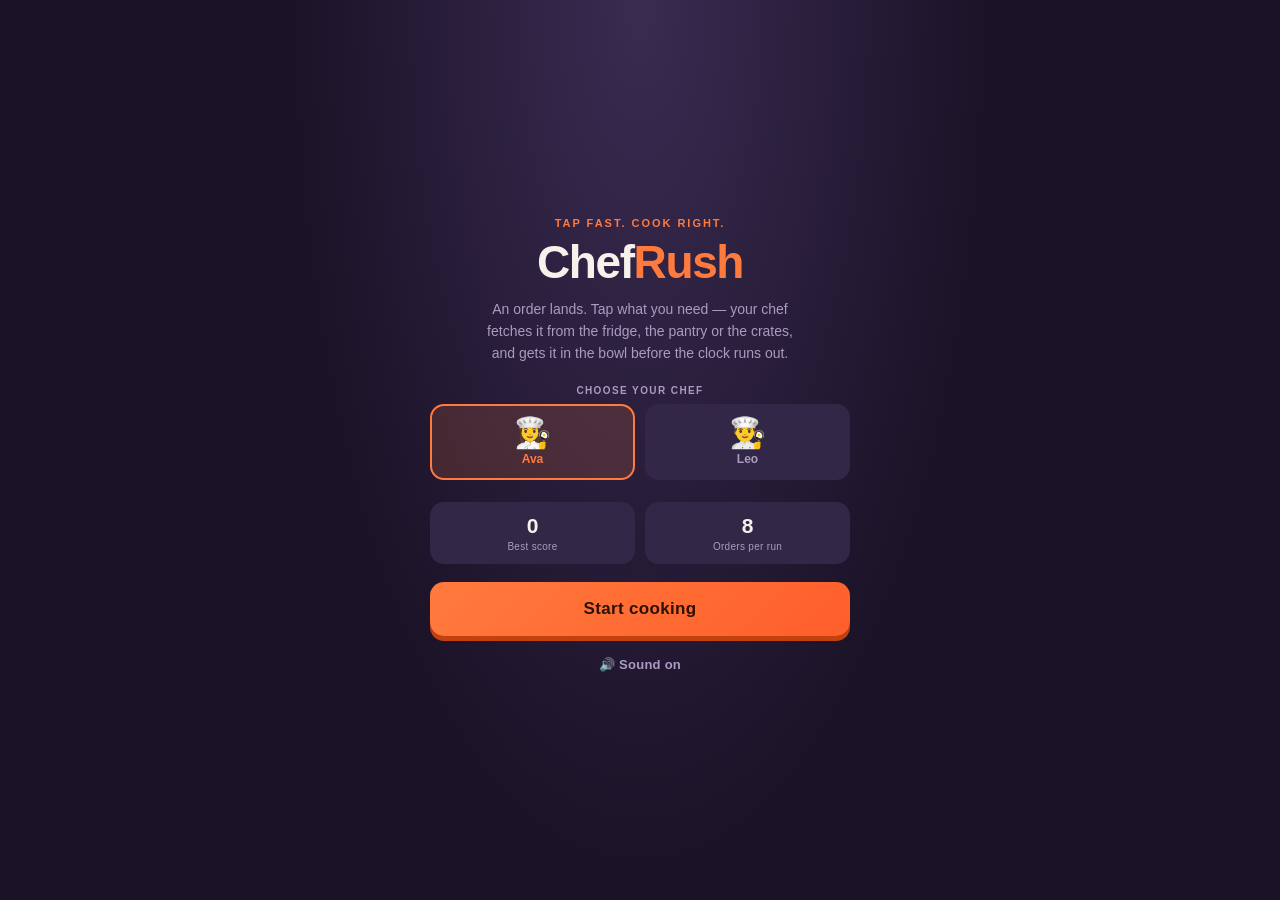
==== index.html @ 83b4101b "deploy: 9915cd4bfd9cc07984ee559137320aeed39163df" ====
<!DOCTYPE html>
<html lang="en">
<head>
<meta charset="utf-8">
<meta name="viewport" content="width=device-width, initial-scale=1, viewport-fit=cover, user-scalable=no, maximum-scale=1">
<meta name="theme-color" content="#241b33">
<meta name="mobile-web-app-capable" content="yes">
<meta name="apple-mobile-web-app-status-bar-style" content="black-translucent">
<title>Chef Rush</title>
<link rel="stylesheet" href="css/style.css">
</head>
<body>

<div id="app">

  <header id="hud" hidden>
    <span class="pill" id="hud-round">Round 1/8</span>

    <div class="hud-score">
      <span class="hud-label">SCORE</span>
      <span id="hud-score">0</span>
    </div>

    <div class="hud-timer">
      <svg id="timer-ring" viewBox="0 0 44 44" aria-hidden="true">
        <circle class="ring-bg" cx="22" cy="22" r="18"></circle>
        <circle class="ring-fg" cx="22" cy="22" r="18"></circle>
      </svg>
      <span id="timer-text">24</span>
    </div>
  </header>

  <main id="stage">
    <canvas id="scene"></canvas>

    <section id="recipe" hidden>
      <div class="recipe-head">
        <span id="recipe-icon">🍕</span>
        <div class="recipe-titles">
          <h2 id="recipe-name">Margherita Pizza</h2>
          <p id="recipe-progress">0 of 4 in the bowl</p>
        </div>
      </div>
      <ul id="recipe-list"></ul>
    </section>

    <div id="cook-status" hidden>
      <div class="cook-bar"><span id="cook-fill"></span></div>
      <p id="cook-label">Cooking…</p>
    </div>

    <div id="toast"></div>
  </main>

  <footer id="tray" hidden>
    <div id="stations" class="station-bar"></div>
    <button id="action-btn" class="btn btn-primary" disabled>Mix &amp; Cook</button>
  </footer>

  <!-- ------------------------------------------------------- overlays --->

  <section id="screen-menu" class="screen is-active">
    <div class="screen-inner">
      <p class="eyebrow">Tap fast. Cook right.</p>
      <h1 class="logo">Chef<span>Rush</span></h1>
      <p class="tagline">
        An order lands. Tap what you need — your chef fetches it from the fridge,
        the pantry or the crates, and gets it in the bowl before the clock runs out.
      </p>

      <p class="field-label">Choose your chef</p>
      <div id="char-select" class="char-select">
        <button type="button" class="char-card is-selected" data-char="female">
          <span class="char-emoji">👩‍🍳</span>
          <span class="char-name">Ava</span>
        </button>
        <button type="button" class="char-card" data-char="male">
          <span class="char-emoji">👨‍🍳</span>
          <span class="char-name">Leo</span>
        </button>
      </div>

      <div class="menu-stats">
        <div><b id="menu-high">0</b><span>Best score</span></div>
        <div><b>8</b><span>Orders per run</span></div>
      </div>

      <button id="btn-start" class="btn btn-primary btn-lg">Start cooking</button>
      <button id="btn-mute" class="btn btn-ghost">🔊 Sound on</button>
    </div>
  </section>

  <section id="screen-result" class="screen" hidden>
    <div class="screen-inner result-inner">
      <div id="result-stars" class="stars"></div>
      <h2 id="result-title" class="result-title">Perfect dish!</h2>

      <div class="result-dish">
        <span id="result-dish-icon">🍕</span>
        <span id="result-dish-name">Margherita Pizza</span>
      </div>

      <div id="result-breakdown" class="result-breakdown"></div>

      <ul id="result-math" class="result-math"></ul>

      <div class="result-totals">
        <div><span>This order</span><b id="result-round-score">+0</b></div>
        <div><span>Total</span><b id="result-total-score">0</b></div>
      </div>

      <button id="result-next" class="btn btn-primary btn-lg">Next order</button>
    </div>
  </section>

  <section id="screen-gameover" class="screen" hidden>
    <div class="screen-inner">
      <p class="eyebrow">Service complete</p>
      <h2 id="go-rank" class="logo small">Head Chef</h2>
      <p id="go-record" class="record-badge" hidden>★ New personal best ★</p>

      <div class="go-stats">
        <div><b id="go-score">0</b><span>Final score</span></div>
        <div><b id="go-stars">0 / 24</b><span>Stars earned</span></div>
        <div><b id="go-high">0</b><span>Best ever</span></div>
      </div>

      <button id="btn-again" class="btn btn-primary btn-lg">Cook again</button>
      <button id="btn-menu" class="btn btn-ghost">Back to menu</button>
    </div>
  </section>

</div>

<noscript>
  <p style="color:#fff;padding:2rem;font-family:sans-serif">
    Chef Rush needs JavaScript enabled.
  </p>
</noscript>

<script>
  // The game uses ES modules, and browsers refuse to load those over file://
  // (CORS blocks it). The CSS still loads, so without this guard the menu
  // renders perfectly and every button is silently dead. Inline non-module
  // scripts DO run over file://, which is why the check lives here.
  if (location.protocol === 'file:') {
    document.addEventListener('DOMContentLoaded', function () {
      var app = document.getElementById('app');
      app.innerHTML = '';
      var box = document.createElement('div');
      box.className = 'fatal';
      box.innerHTML =
        '<h2>Serve this over HTTP</h2>' +
        '<p>Chef Rush uses JavaScript modules, which browsers block when a page ' +
        'is opened straight from the filesystem. Nothing will respond until it is ' +
        'served.</p>' +
        '<p>Run this from the project folder:</p>' +
        '<code>py -m http.server 8080 --directory www</code>' +
        '<p>then open <b>http://localhost:8080</b></p>';
      app.appendChild(box);
    });
  }
</script>

<script type="module" src="js/main.js"></script>
</body>
</html>
---- css/style.css ----
/* ============================================================ tokens === */
:root {
  --bg: #241b33;
  --bg-deep: #1a1226;
  --panel: #322746;
  --panel-2: #3d3054;
  --panel-3: #4a3b66;
  --ink: #f6f1ea;
  --muted: #a99cc0;
  --accent: #ff7a3d;
  --accent-dim: #c2410c;
  --good: #4ade80;
  --bad: #f87171;
  --warn: #fbbf24;
  --gold: #ffc93c;

  --r-sm: 8px;
  --r-md: 14px;
  --r-lg: 22px;

  --safe-t: env(safe-area-inset-top, 0px);
  --safe-b: env(safe-area-inset-bottom, 0px);
  --safe-l: env(safe-area-inset-left, 0px);
  --safe-r: env(safe-area-inset-right, 0px);

  --font: "Segoe UI", -apple-system, BlinkMacSystemFont, Roboto, "Helvetica Neue", sans-serif;
}

* { box-sizing: border-box; margin: 0; padding: 0; }

/* The UA rule for [hidden] is `display: none`, but any author `display` beats
   it — so `.screen { display: grid }` would leave hidden overlays on screen.
   Everything here toggles visibility via the hidden attribute, so enforce it. */
[hidden] { display: none !important; }

html, body {
  height: 100%;
  overflow: hidden;
  overscroll-behavior: none;
  background: var(--bg-deep);
  color: var(--ink);
  font-family: var(--font);
  -webkit-tap-highlight-color: transparent;
  -webkit-font-smoothing: antialiased;
}

body { user-select: none; -webkit-user-select: none; }

#app {
  position: relative;
  display: flex;
  flex-direction: column;
  height: 100dvh;
  max-width: 720px;
  margin: 0 auto;
  overflow: hidden;
}

/* =============================================================== HUD === */
#hud {
  display: flex;
  align-items: center;
  justify-content: space-between;
  gap: 10px;
  padding: calc(var(--safe-t) + 10px) calc(var(--safe-r) + 14px) 10px calc(var(--safe-l) + 14px);
  background: linear-gradient(to bottom, var(--bg-deep), rgba(26, 18, 38, 0));
  z-index: 5;
}

.pill {
  background: var(--panel-2);
  border-radius: 999px;
  padding: 6px 13px;
  font-size: 12px;
  font-weight: 700;
  letter-spacing: 0.03em;
  color: var(--ink);
  white-space: nowrap;
}

.hud-score { display: flex; flex-direction: column; align-items: center; line-height: 1.05; }
.hud-label { font-size: 9px; letter-spacing: 0.14em; color: var(--muted); font-weight: 700; }
#hud-score { font-size: 24px; font-weight: 800; font-variant-numeric: tabular-nums; }

.hud-timer { position: relative; width: 46px; height: 46px; flex: none; }
#timer-ring { width: 46px; height: 46px; transform: rotate(-90deg); }
#timer-ring circle { fill: none; stroke-width: 5; stroke-linecap: round; }
.ring-bg { stroke: var(--panel-2); }
.ring-fg {
  stroke: var(--good);
  transition: stroke 0.3s ease;
}
#timer-ring.is-warning .ring-fg { stroke: var(--warn); }
#timer-ring.is-danger .ring-fg { stroke: var(--bad); }

#timer-text {
  position: absolute;
  inset: 0;
  display: grid;
  place-items: center;
  font-size: 15px;
  font-weight: 800;
  font-variant-numeric: tabular-nums;
}
#timer-ring.is-danger + #timer-text { color: var(--bad); animation: pulse 0.6s infinite; }

@keyframes pulse { 50% { transform: scale(1.16); } }

/* ============================================================= stage === */
#stage {
  position: relative;
  flex: 1 1 auto;
  min-height: 0;
  margin-top: -56px; /* let the 3D scene run behind the HUD */
}

#scene { display: block; width: 100%; height: 100%; touch-action: none; }

/* ------------------------------------------------------- recipe card --- */
/* Sits at the top of the stage: portrait framing leaves dead space above the
   kitchen, and this fills it without covering the counter or the chef. */
#recipe {
  position: absolute;
  left: calc(var(--safe-l) + 12px);
  right: calc(var(--safe-r) + 12px);
  top: 62px;
  background: rgba(50, 39, 70, 0.92);
  backdrop-filter: blur(8px);
  -webkit-backdrop-filter: blur(8px);
  border: 1px solid rgba(255, 255, 255, 0.09);
  border-radius: var(--r-md);
  padding: 10px 12px;
  z-index: 3;
}

.recipe-head { display: flex; align-items: center; gap: 10px; }
#recipe-icon { font-size: 28px; line-height: 1; }
.recipe-titles { min-width: 0; }
#recipe-name { font-size: 16px; font-weight: 800; letter-spacing: -0.01em; }
#recipe-progress { font-size: 11px; color: var(--muted); font-weight: 600; }
#recipe-progress.is-complete { color: var(--good); }

#recipe-list {
  display: flex;
  flex-wrap: wrap;
  gap: 6px;
  list-style: none;
  margin-top: 9px;
}

.recipe-chip {
  display: inline-flex;
  align-items: center;
  gap: 5px;
  background: var(--panel-3);
  border: 1px solid transparent;
  border-radius: 999px;
  padding: 5px 10px 5px 7px;
  font-size: 12px;
  font-weight: 700;
  color: var(--muted);
  transition: all 0.18s ease;
}
.recipe-chip .chip-icon { font-size: 14px; }
.recipe-chip.is-done {
  background: rgba(74, 222, 128, 0.16);
  border-color: var(--good);
  color: var(--good);
}
.recipe-chip.is-done .chip-label { text-decoration: line-through; opacity: 0.75; }
/* once ticked, the chip becomes the "take it back out" control */
.recipe-chip.is-done { cursor: pointer; }
.recipe-chip.is-done:active { transform: scale(0.95); }
.chip-store { font-size: 11px; opacity: 0.8; }

/* --------------------------------------------------------- cook bar --- */
#cook-status {
  position: absolute;
  left: 50%;
  top: 50%;
  transform: translate(-50%, -50%);
  width: min(70%, 260px);
  text-align: center;
  z-index: 4;
}
.cook-bar {
  height: 10px;
  border-radius: 999px;
  background: rgba(0, 0, 0, 0.45);
  overflow: hidden;
  border: 1px solid rgba(255, 255, 255, 0.12);
}
#cook-fill {
  display: block;
  height: 100%;
  width: 0%;
  border-radius: 999px;
  background: linear-gradient(90deg, var(--accent), var(--gold));
}
#cook-label {
  margin-top: 8px;
  font-size: 13px;
  font-weight: 700;
  letter-spacing: 0.05em;
  text-shadow: 0 2px 8px rgba(0, 0, 0, 0.6);
}

/* ------------------------------------------------------------ toast --- */
#toast {
  position: absolute;
  top: 62px;
  left: 50%;
  transform: translate(-50%, -10px);
  background: rgba(26, 18, 38, 0.92);
  border: 1px solid rgba(255, 255, 255, 0.12);
  padding: 8px 16px;
  border-radius: 999px;
  font-size: 13px;
  font-weight: 700;
  opacity: 0;
  pointer-events: none;
  transition: opacity 0.25s ease, transform 0.25s ease;
  z-index: 6;
  white-space: nowrap;
}
#toast.is-visible { opacity: 1; transform: translate(-50%, 0); }

/* ============================================================== tray === */
#tray {
  flex: none;
  padding: 8px calc(var(--safe-r) + 12px) calc(var(--safe-b) + 12px) calc(var(--safe-l) + 12px);
  background: var(--bg-deep);
  border-top: 1px solid rgba(255, 255, 255, 0.07);
  z-index: 5;
}

.station-bar {
  display: grid;
  grid-template-columns: repeat(3, 1fr);
  gap: 8px;
}
.station-bar.is-locked { opacity: 0.45; pointer-events: none; }

.station-btn {
  position: relative;
  display: flex;
  flex-direction: column;
  align-items: center;
  gap: 3px;
  min-height: 60px;
  padding: 10px 4px 9px;
  background: var(--panel);
  border: 2px solid transparent;
  border-radius: var(--r-md);
  color: var(--ink);
  font-family: inherit;
  cursor: pointer;
  transition: transform 0.1s ease, background 0.15s ease, border-color 0.15s ease;
}
.station-btn:active { transform: scale(0.96); }
.station-icon { font-size: 22px; line-height: 1; }
.station-name {
  font-size: 11px;
  font-weight: 800;
  color: var(--muted);
  letter-spacing: 0.02em;
}
.station-btn.is-active { background: rgba(255, 122, 61, 0.18); border-color: var(--accent); }
.station-btn.is-active .station-name { color: var(--accent); }
.station-btn.is-empty { opacity: 0.45; }

.station-count {
  position: absolute;
  top: 5px;
  right: 7px;
  min-width: 18px;
  padding: 1px 5px;
  background: var(--panel-3);
  border-radius: 999px;
  font-size: 10px;
  font-weight: 800;
  color: var(--ink);
}

/* ============================================================ buttons === */
.btn {
  display: block;
  width: 100%;
  border: none;
  border-radius: var(--r-md);
  font-family: inherit;
  font-weight: 800;
  font-size: 15px;
  letter-spacing: 0.02em;
  padding: 14px;
  cursor: pointer;
  transition: transform 0.1s ease, opacity 0.15s ease, filter 0.15s ease;
}
.btn:active { transform: scale(0.97); }

.btn-primary {
  margin-top: 9px;
  background: linear-gradient(135deg, var(--accent), #ff5e2b);
  color: #2b1206;
  box-shadow: 0 5px 0 var(--accent-dim);
}
.btn-primary:active { box-shadow: 0 2px 0 var(--accent-dim); transform: translateY(3px) scale(0.99); }
.btn-primary:disabled {
  background: var(--panel-2);
  color: var(--muted);
  box-shadow: 0 5px 0 rgba(0, 0, 0, 0.28);
  cursor: not-allowed;
}
.btn-lg { padding: 17px; font-size: 17px; }

.btn-ghost {
  margin-top: 10px;
  background: transparent;
  color: var(--muted);
  font-size: 13px;
  padding: 11px;
}

/* ============================================================ screens === */
.screen {
  position: absolute;
  inset: 0;
  z-index: 20;
  display: grid;
  place-items: center;
  padding: calc(var(--safe-t) + 20px) 20px calc(var(--safe-b) + 20px);
  background: radial-gradient(ellipse at 50% 0%, #3a2b52 0%, var(--bg-deep) 70%);
  overflow-y: auto;
  overscroll-behavior: contain;
  animation: screenIn 0.3s ease;
}
@keyframes screenIn { from { opacity: 0; transform: scale(0.98); } }

.screen-inner { width: 100%; max-width: 420px; text-align: center; }

.eyebrow {
  font-size: 11px;
  letter-spacing: 0.18em;
  text-transform: uppercase;
  color: var(--accent);
  font-weight: 800;
  margin-bottom: 10px;
}

.logo {
  font-size: 46px;
  font-weight: 900;
  letter-spacing: -0.03em;
  line-height: 1;
}
.logo span { color: var(--accent); }
.logo.small { font-size: 32px; }

.tagline {
  margin: 14px auto 0;
  max-width: 330px;
  font-size: 14px;
  line-height: 1.55;
  color: var(--muted);
}

.field-label {
  font-size: 10px;
  letter-spacing: 0.14em;
  text-transform: uppercase;
  color: var(--muted);
  font-weight: 800;
  margin: 20px 0 8px;
}

.char-select { display: grid; grid-template-columns: 1fr 1fr; gap: 10px; }
.char-card {
  display: flex;
  flex-direction: column;
  align-items: center;
  gap: 4px;
  padding: 12px 8px;
  background: var(--panel);
  border: 2px solid transparent;
  border-radius: var(--r-md);
  color: var(--ink);
  font-family: inherit;
  cursor: pointer;
  transition: transform 0.1s ease, border-color 0.15s ease, background 0.15s ease;
}
.char-card:active { transform: scale(0.97); }
.char-emoji { font-size: 30px; line-height: 1; }
.char-name { font-size: 12px; font-weight: 800; color: var(--muted); }
.char-card.is-selected { background: rgba(255, 122, 61, 0.16); border-color: var(--accent); }
.char-card.is-selected .char-name { color: var(--accent); }

.menu-stats, .go-stats {
  display: flex;
  justify-content: center;
  gap: 10px;
  margin: 22px 0 18px;
}
.menu-stats div, .go-stats div {
  flex: 1;
  background: var(--panel);
  border-radius: var(--r-md);
  padding: 12px 6px;
}
.menu-stats b, .go-stats b {
  display: block;
  font-size: 21px;
  font-weight: 800;
  font-variant-numeric: tabular-nums;
}
.menu-stats span, .go-stats span {
  display: block;
  font-size: 10px;
  color: var(--muted);
  margin-top: 3px;
  letter-spacing: 0.03em;
}

.record-badge {
  display: inline-block;
  margin-top: 12px;
  background: rgba(255, 201, 60, 0.16);
  border: 1px solid var(--gold);
  color: var(--gold);
  border-radius: 999px;
  padding: 6px 15px;
  font-size: 12px;
  font-weight: 800;
}

/* ------------------------------------------------------------ result --- */
.result-inner { text-align: center; }

.stars { display: flex; justify-content: center; gap: 8px; margin-bottom: 10px; }
.star {
  font-size: 40px;
  line-height: 1;
  color: var(--panel-3);
  transform: scale(0.7);
  transition: transform 0.32s cubic-bezier(0.34, 1.7, 0.64, 1), color 0.2s ease;
}
.star.is-earned { color: var(--gold); transform: scale(1); text-shadow: 0 0 22px rgba(255, 201, 60, 0.55); }

.result-title { font-size: 25px; font-weight: 900; letter-spacing: -0.02em; }
.tone-good { color: var(--good); }
.tone-ok { color: var(--warn); }
.tone-bad { color: var(--bad); }

.result-dish {
  display: inline-flex;
  align-items: center;
  gap: 8px;
  margin-top: 8px;
  background: var(--panel);
  border-radius: 999px;
  padding: 7px 16px 7px 12px;
  font-size: 14px;
  font-weight: 700;
}
.result-dish span:first-child { font-size: 19px; }

.result-breakdown { margin-top: 16px; text-align: left; }
.result-group + .result-group { margin-top: 11px; }
.result-group h4 {
  font-size: 10px;
  letter-spacing: 0.13em;
  text-transform: uppercase;
  color: var(--muted);
  margin-bottom: 6px;
  font-weight: 800;
}
.result-group ul { display: flex; flex-wrap: wrap; gap: 5px; list-style: none; }

.result-chip {
  display: inline-flex;
  align-items: center;
  gap: 5px;
  border-radius: 999px;
  padding: 5px 11px 5px 8px;
  font-size: 12px;
  font-weight: 700;
  border: 1px solid;
}
.result-chip.is-good { background: rgba(74, 222, 128, 0.13); border-color: rgba(74, 222, 128, 0.5); color: var(--good); }
.result-chip.is-bad  { background: rgba(248, 113, 113, 0.13); border-color: rgba(248, 113, 113, 0.5); color: var(--bad); }
.result-chip.is-warn { background: rgba(251, 191, 36, 0.13); border-color: rgba(251, 191, 36, 0.5); color: var(--warn); }

.result-math { list-style: none; margin-top: 16px; }
.result-math li {
  display: flex;
  justify-content: space-between;
  font-size: 13px;
  padding: 6px 2px;
  border-bottom: 1px solid rgba(255, 255, 255, 0.07);
  color: var(--muted);
}
.result-math b { font-variant-numeric: tabular-nums; }

.result-totals { display: flex; gap: 10px; margin-top: 14px; }
.result-totals div {
  flex: 1;
  background: var(--panel);
  border-radius: var(--r-md);
  padding: 11px;
}
.result-totals span { display: block; font-size: 10px; color: var(--muted); letter-spacing: 0.05em; }
.result-totals b { display: block; font-size: 21px; font-weight: 800; margin-top: 2px; font-variant-numeric: tabular-nums; }

/* ============================================================== fatal === */
/* Shown when the page is opened over file://, or if boot throws. */
.fatal {
  margin: auto 16px; /* auto centres vertically in #app's flex column */
  max-width: 460px;
  padding: 26px 22px;
  text-align: center;
  background: var(--panel);
  border: 1px solid var(--accent);
  border-radius: var(--r-lg);
}
.fatal h2 { font-size: 20px; font-weight: 800; color: var(--accent); margin-bottom: 12px; }
.fatal p { font-size: 14px; line-height: 1.55; color: var(--muted); margin-bottom: 12px; }
.fatal b { color: var(--ink); }
.fatal code {
  display: block;
  margin-bottom: 12px;
  padding: 11px 13px;
  background: var(--bg-deep);
  border-radius: var(--r-sm);
  font-family: ui-monospace, Consolas, "Courier New", monospace;
  font-size: 12.5px;
  color: var(--good);
  word-break: break-all;
}
.fatal-hint { font-size: 12px; opacity: 0.75; margin-bottom: 0; }

/* ============================================================ tweaks === */
@media (max-height: 700px) {
  .logo { font-size: 38px; }
  .tagline { font-size: 13px; }
  .field-label { margin: 12px 0 6px; }
  .char-emoji { font-size: 25px; }
  .star { font-size: 33px; }
}

@media (prefers-reduced-motion: reduce) {
  * { animation-duration: 0.01ms !important; transition-duration: 0.01ms !important; }
}
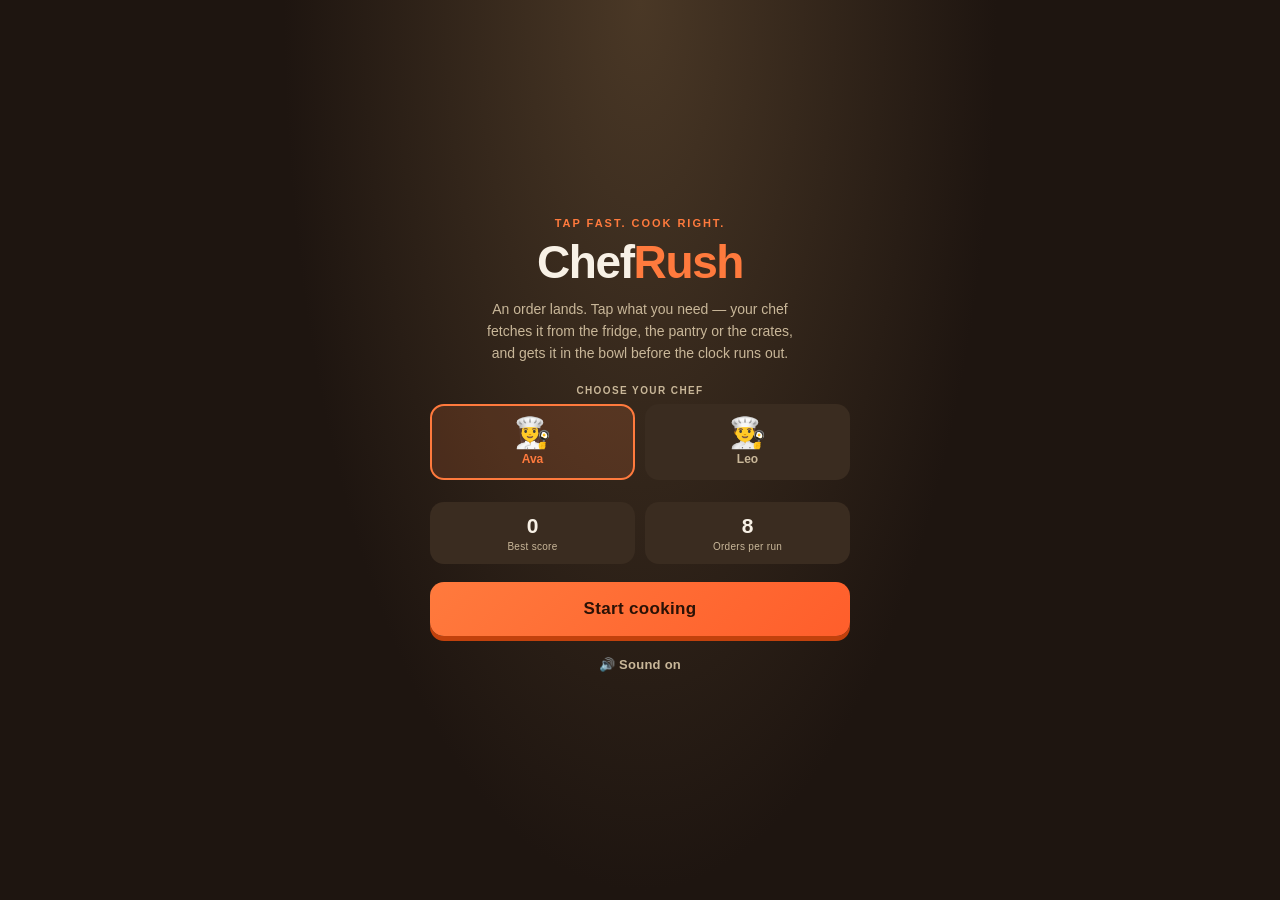
==== commit 928c26bf: "deploy: 8edaaf7cb5b5e9c37f8036aeff409900cc6fde68" ====
--- a/index.html
+++ b/index.html
@@ -3,7 +3,7 @@
 <head>
 <meta charset="utf-8">
 <meta name="viewport" content="width=device-width, initial-scale=1, viewport-fit=cover, user-scalable=no, maximum-scale=1">
-<meta name="theme-color" content="#241b33">
+<meta name="theme-color" content="#2c2018">
 <meta name="mobile-web-app-capable" content="yes">
 <meta name="apple-mobile-web-app-status-bar-style" content="black-translucent">
 <title>Chef Rush</title>
--- a/css/style.css
+++ b/css/style.css
@@ -1,12 +1,12 @@
 /* ============================================================ tokens === */
 :root {
-  --bg: #241b33;
-  --bg-deep: #1a1226;
-  --panel: #322746;
-  --panel-2: #3d3054;
-  --panel-3: #4a3b66;
-  --ink: #f6f1ea;
-  --muted: #a99cc0;
+  --bg: #2c2018;
+  --bg-deep: #1e1510;
+  --panel: #3a2c20;
+  --panel-2: #47372a;
+  --panel-3: #574433;
+  --ink: #f8f1e6;
+  --muted: #c9b799;
   --accent: #ff7a3d;
   --accent-dim: #c2410c;
   --good: #4ade80;
@@ -124,7 +124,7 @@
   left: calc(var(--safe-l) + 12px);
   right: calc(var(--safe-r) + 12px);
   top: 62px;
-  background: rgba(50, 39, 70, 0.92);
+  background: rgba(58, 44, 32, 0.92);
   backdrop-filter: blur(8px);
   -webkit-backdrop-filter: blur(8px);
   border: 1px solid rgba(255, 255, 255, 0.09);
@@ -211,7 +211,7 @@
   top: 62px;
   left: 50%;
   transform: translate(-50%, -10px);
-  background: rgba(26, 18, 38, 0.92);
+  background: rgba(30, 21, 16, 0.92);
   border: 1px solid rgba(255, 255, 255, 0.12);
   padding: 8px 16px;
   border-radius: 999px;
@@ -236,7 +236,7 @@
 
 .station-bar {
   display: grid;
-  grid-template-columns: repeat(3, 1fr);
+  grid-template-columns: repeat(2, 1fr);
   gap: 8px;
 }
 .station-bar.is-locked { opacity: 0.45; pointer-events: none; }
@@ -329,7 +329,7 @@
   display: grid;
   place-items: center;
   padding: calc(var(--safe-t) + 20px) 20px calc(var(--safe-b) + 20px);
-  background: radial-gradient(ellipse at 50% 0%, #3a2b52 0%, var(--bg-deep) 70%);
+  background: radial-gradient(ellipse at 50% 0%, #4a3826 0%, var(--bg-deep) 70%);
   overflow-y: auto;
   overscroll-behavior: contain;
   animation: screenIn 0.3s ease;
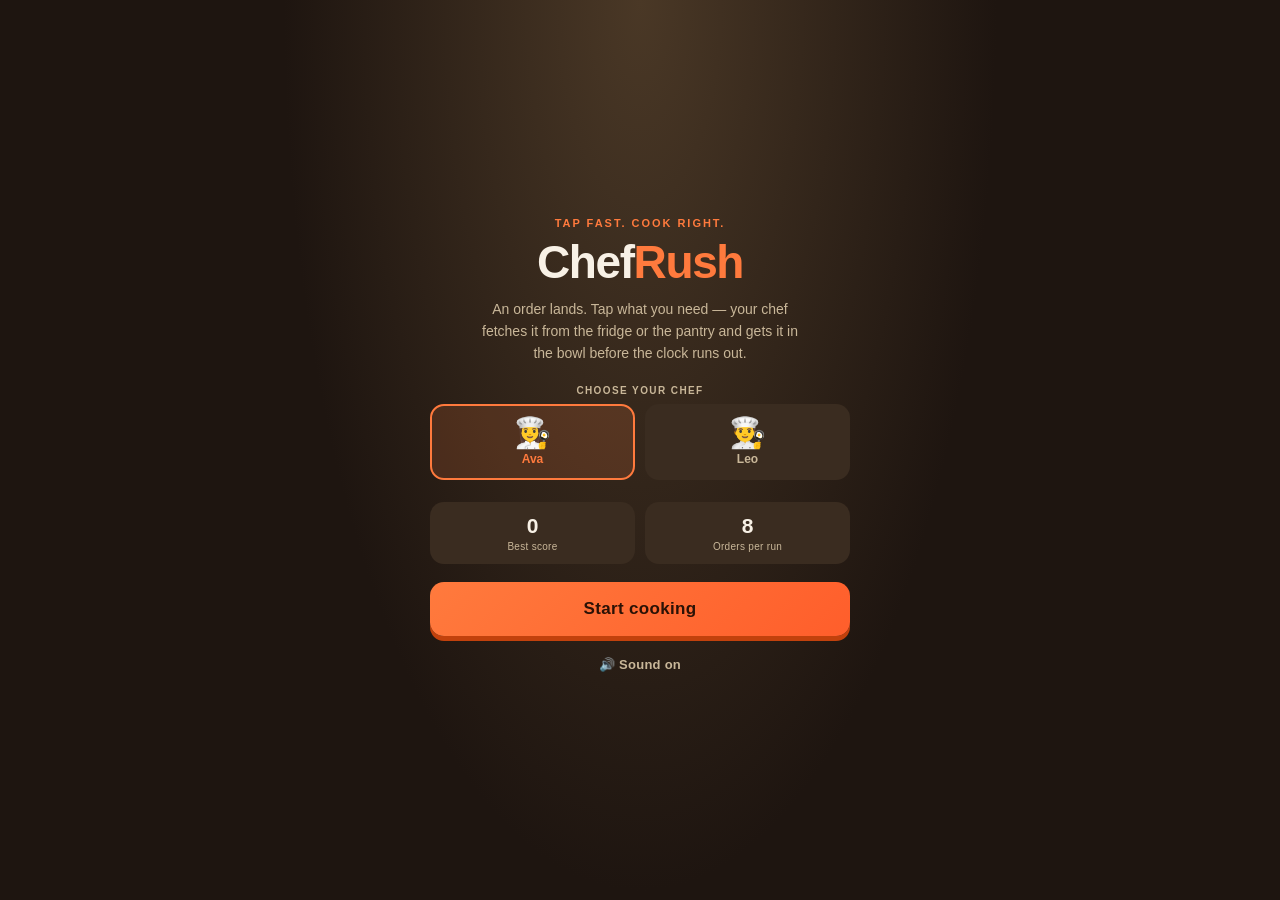
==== commit c389d349: "deploy: b0fbc2f356d0e91697f2e918a5fff91a007cdafb" ====
--- a/index.html
+++ b/index.html
@@ -64,8 +64,8 @@
       <p class="eyebrow">Tap fast. Cook right.</p>
       <h1 class="logo">Chef<span>Rush</span></h1>
       <p class="tagline">
-        An order lands. Tap what you need — your chef fetches it from the fridge,
-        the pantry or the crates, and gets it in the bowl before the clock runs out.
+        An order lands. Tap what you need — your chef fetches it from the fridge
+        or the pantry and gets it in the bowl before the clock runs out.
       </p>
 
       <p class="field-label">Choose your chef</p>
--- a/css/style.css
+++ b/css/style.css
@@ -18,6 +18,9 @@
   --r-md: 14px;
   --r-lg: 22px;
 
+  /* Shared side gutter so the HUD, recipe card and bottom bar line up. */
+  --gutter: 14px;
+
   --safe-t: env(safe-area-inset-top, 0px);
   --safe-b: env(safe-area-inset-bottom, 0px);
   --safe-l: env(safe-area-inset-left, 0px);
@@ -58,14 +61,17 @@
 
 /* =============================================================== HUD === */
 #hud {
-  display: flex;
+  display: grid;
+  grid-template-columns: 1fr auto 1fr;
   align-items: center;
-  justify-content: space-between;
   gap: 10px;
-  padding: calc(var(--safe-t) + 10px) calc(var(--safe-r) + 14px) 10px calc(var(--safe-l) + 14px);
-  background: linear-gradient(to bottom, var(--bg-deep), rgba(26, 18, 38, 0));
+  padding: calc(var(--safe-t) + 10px) calc(var(--safe-r) + var(--gutter)) 10px calc(var(--safe-l) + var(--gutter));
+  background: linear-gradient(to bottom, var(--bg-deep), rgba(30, 21, 16, 0));
   z-index: 5;
 }
+#hud .pill { justify-self: start; }
+#hud .hud-score { justify-self: center; }
+#hud .hud-timer { justify-self: end; }
 
 .pill {
   background: var(--panel-2);
@@ -121,8 +127,8 @@
    kitchen, and this fills it without covering the counter or the chef. */
 #recipe {
   position: absolute;
-  left: calc(var(--safe-l) + 12px);
-  right: calc(var(--safe-r) + 12px);
+  left: calc(var(--safe-l) + var(--gutter));
+  right: calc(var(--safe-r) + var(--gutter));
   top: 62px;
   background: rgba(58, 44, 32, 0.92);
   backdrop-filter: blur(8px);
@@ -206,11 +212,12 @@
 }
 
 /* ------------------------------------------------------------ toast --- */
+/* Sits low in the stage, above the tray, so it never covers the recipe card. */
 #toast {
   position: absolute;
-  top: 62px;
+  bottom: 16px;
   left: 50%;
-  transform: translate(-50%, -10px);
+  transform: translate(-50%, 10px);
   background: rgba(30, 21, 16, 0.92);
   border: 1px solid rgba(255, 255, 255, 0.12);
   padding: 8px 16px;
@@ -228,7 +235,7 @@
 /* ============================================================== tray === */
 #tray {
   flex: none;
-  padding: 8px calc(var(--safe-r) + 12px) calc(var(--safe-b) + 12px) calc(var(--safe-l) + 12px);
+  padding: 10px calc(var(--safe-r) + var(--gutter)) calc(var(--safe-b) + 12px) calc(var(--safe-l) + var(--gutter));
   background: var(--bg-deep);
   border-top: 1px solid rgba(255, 255, 255, 0.07);
   z-index: 5;
